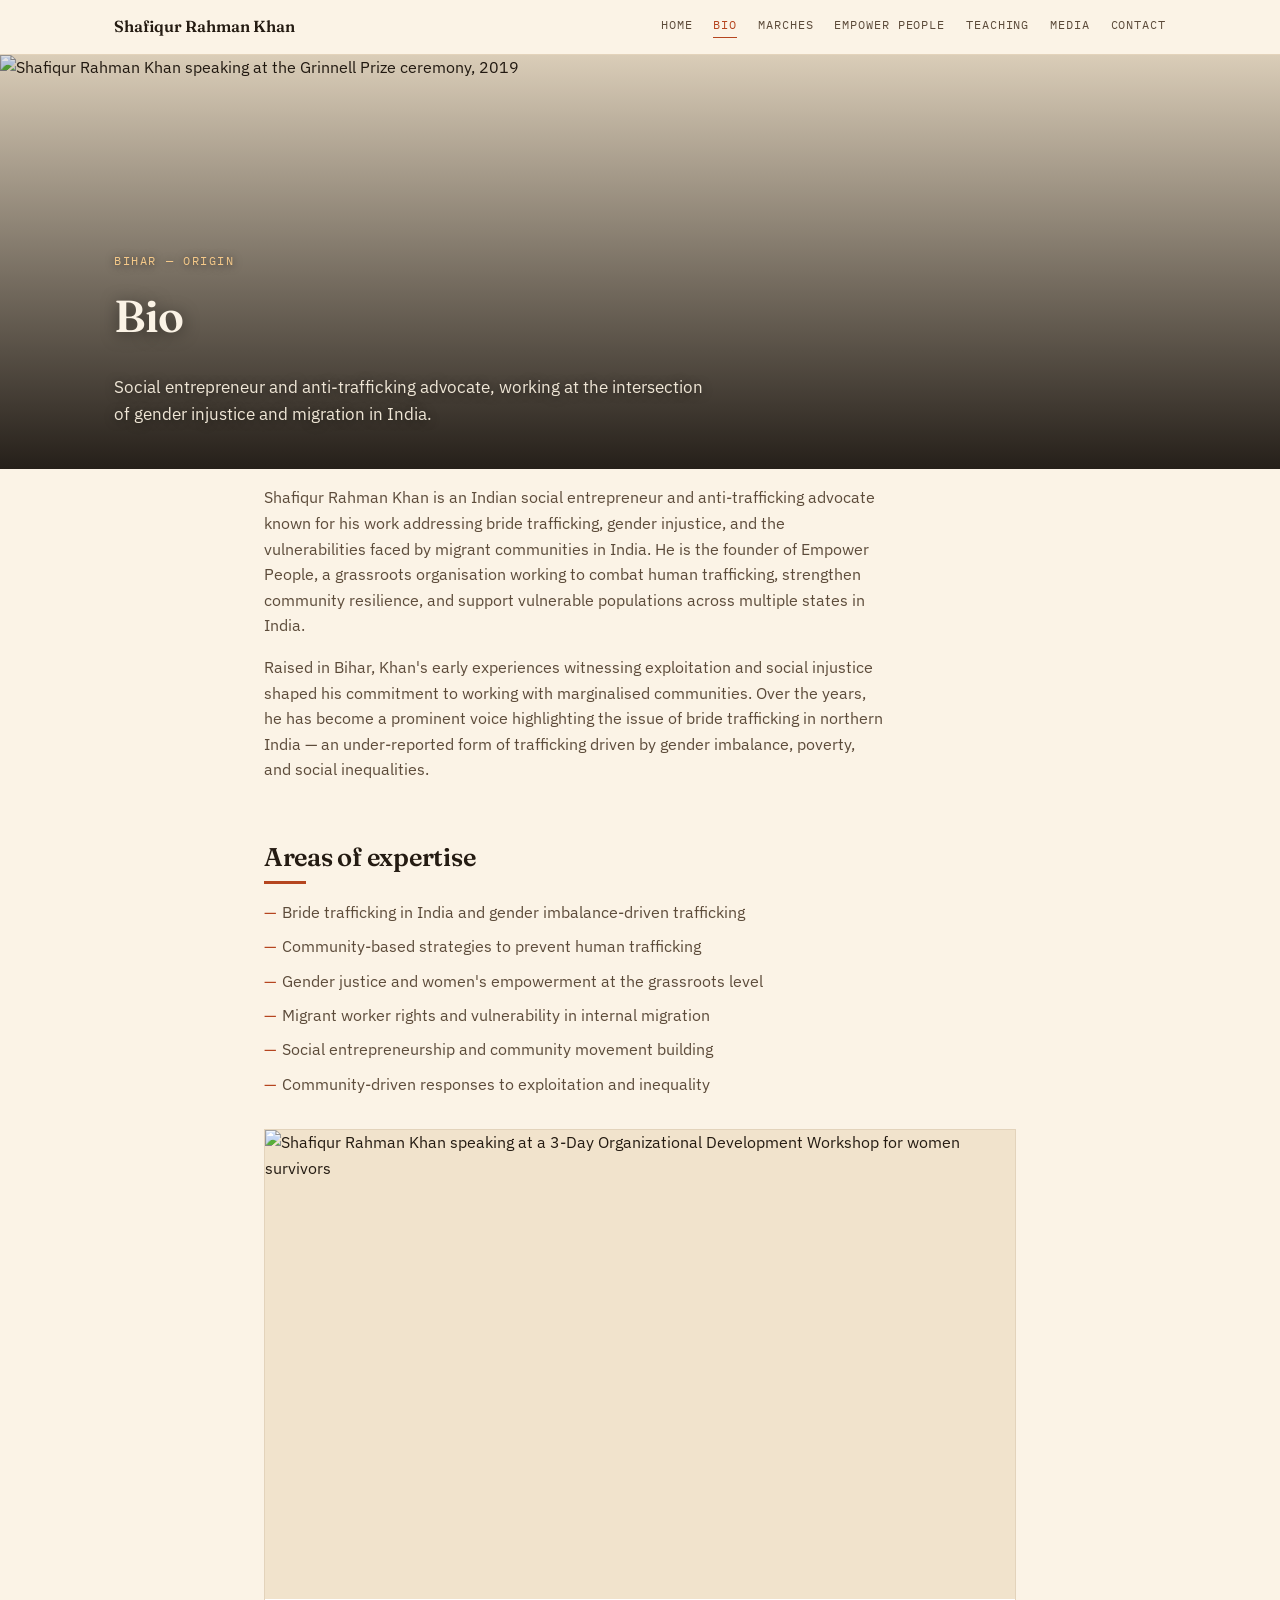
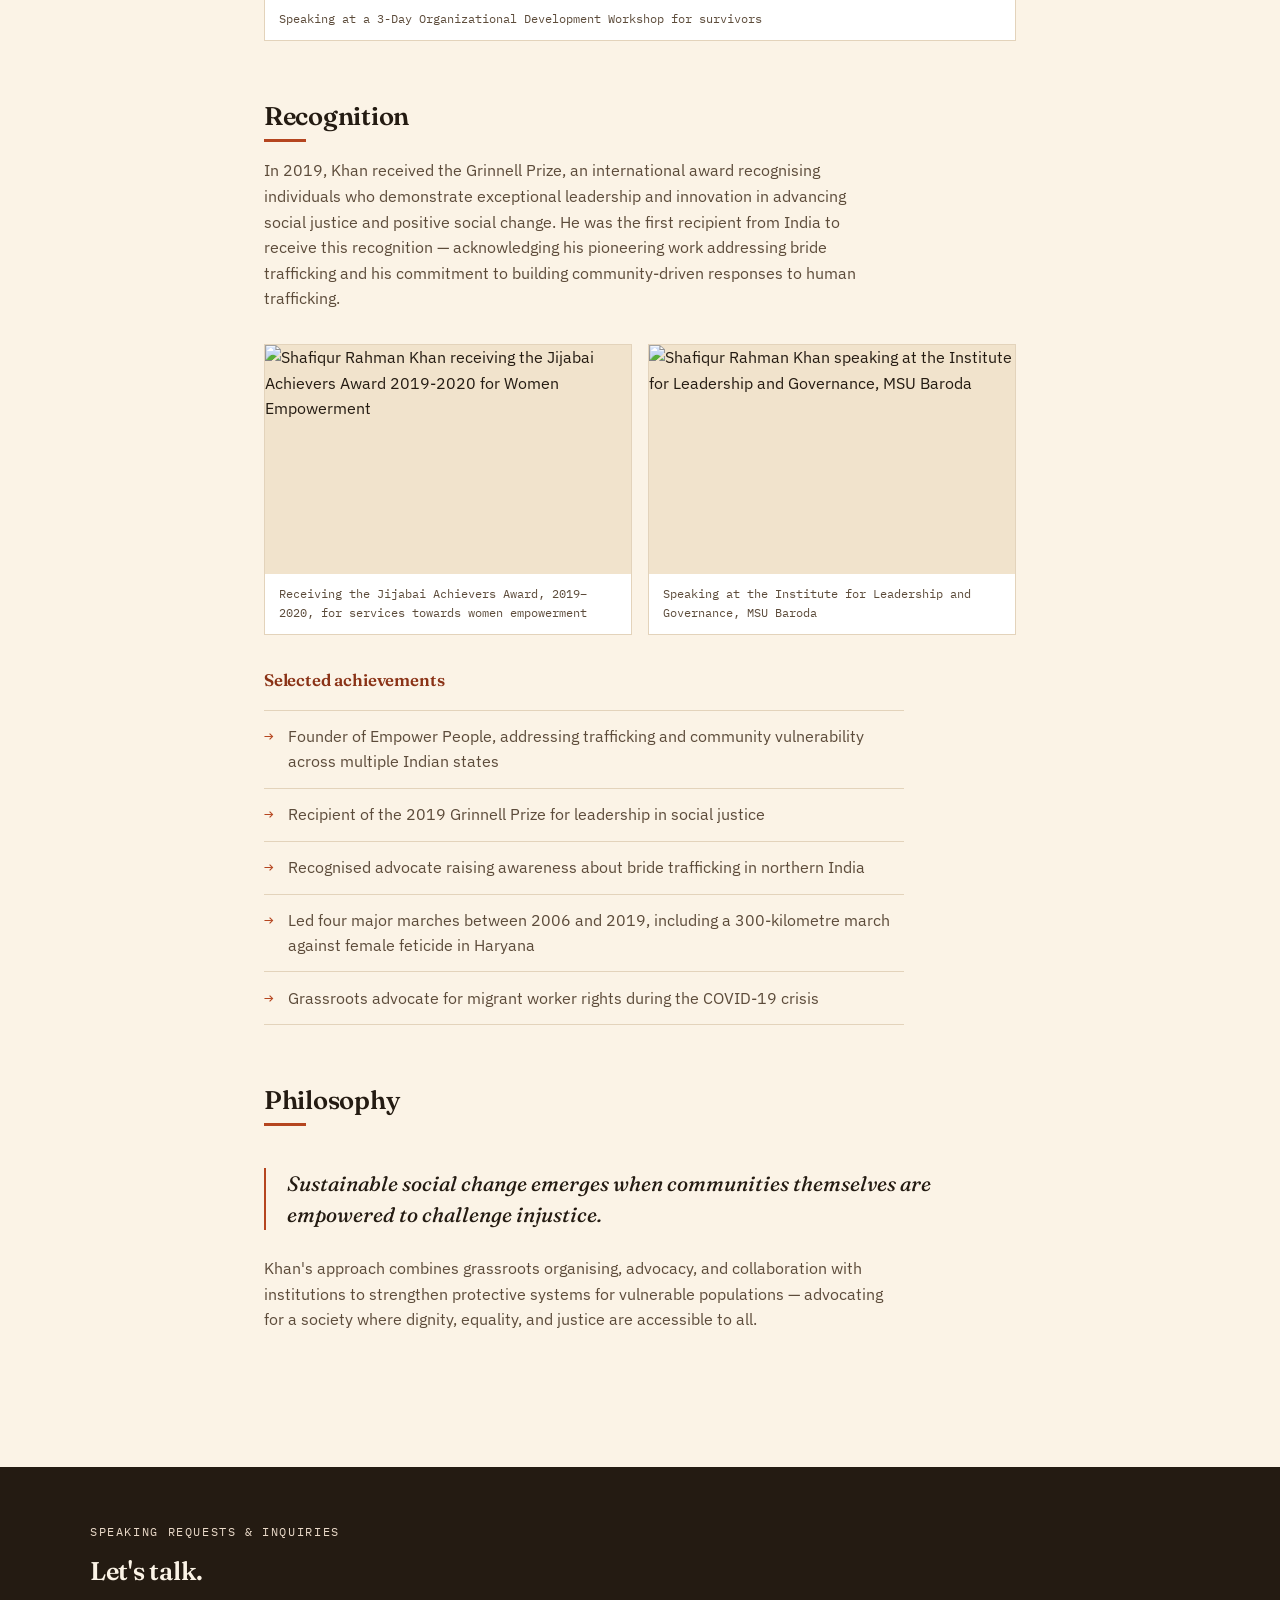
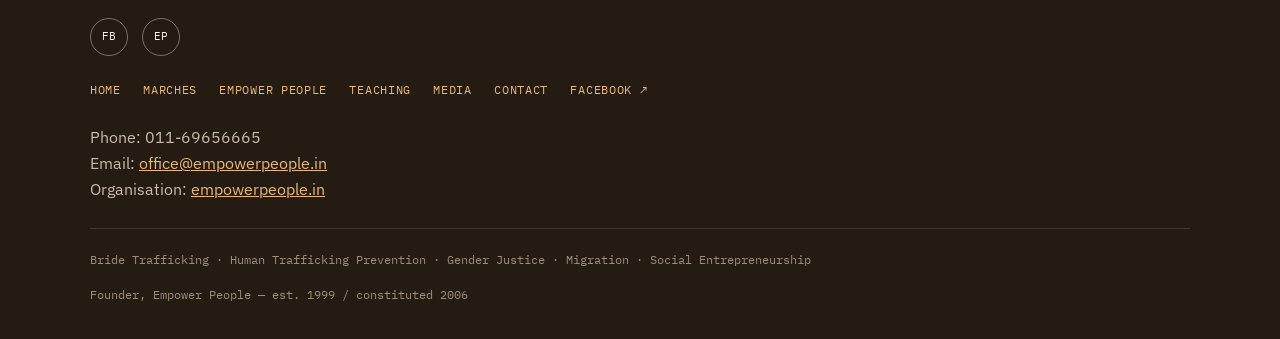
==== bio.html @ 2b23522b "Add files via upload" ====
<!DOCTYPE html>
<html lang="en">
<head>
<meta charset="UTF-8">
<meta name="viewport" content="width=device-width, initial-scale=1.0">
<title>Bio — Shafiqur Rahman Khan</title>
<link rel="preconnect" href="https://fonts.googleapis.com">
<link rel="preconnect" href="https://fonts.gstatic.com" crossorigin>
<link href="https://fonts.googleapis.com/css2?family=Fraunces:ital,opsz,wght@0,9..144,300;0,9..144,450;0,9..144,600;0,9..144,700;1,9..144,450&family=IBM+Plex+Sans:wght@400;500;600&family=IBM+Plex+Mono:wght@400;500&display=swap" rel="stylesheet">
<link rel="stylesheet" href="styles.css">
</head>
<body>

<header class="nav">
  <div class="nav-inner">
    <a href="index.html" class="nav-name">Shafiqur Rahman Khan</a>
    <button class="nav-toggle" aria-label="Toggle menu" onclick="document.querySelector('.nav-links').classList.toggle('open')">☰</button>
    <nav class="nav-links">
      <a href="index.html">Home</a>
      <a href="bio.html" class="active">Bio</a>
      <a href="marches.html">Marches</a>
      <a href="empower-people.html">Empower People</a>
      <a href="teaching.html">Teaching</a>
      <a href="media.html">Media</a>
      <a href="contact.html">Contact</a>
    </nav>
  </div>
</header>

<div class="photo-banner">
  <div class="photo"><img src="images/grinnell-ceremony.jpg" alt="Shafiqur Rahman Khan speaking at the Grinnell Prize ceremony, 2019" style="object-position:center 25%"></div>
  <div class="banner-text">
    <div class="eyebrow">Bihar — origin</div>
    <h1>Bio</h1>
    <p class="lede">Social entrepreneur and anti-trafficking advocate, working at the intersection of gender injustice and migration in India.</p>
  </div>
</div>

<div class="content">

  <div class="section-block fade-in">
    <p>Shafiqur Rahman Khan is an Indian social entrepreneur and anti-trafficking advocate known for his work addressing bride trafficking, gender injustice, and the vulnerabilities faced by migrant communities in India. He is the founder of Empower People, a grassroots organisation working to combat human trafficking, strengthen community resilience, and support vulnerable populations across multiple states in India.</p>
    <p>Raised in Bihar, Khan's early experiences witnessing exploitation and social injustice shaped his commitment to working with marginalised communities. Over the years, he has become a prominent voice highlighting the issue of bride trafficking in northern India — an under-reported form of trafficking driven by gender imbalance, poverty, and social inequalities.</p>
  </div>

  <div class="section-block fade-in">
    <h2>Areas of expertise</h2>
    <ul class="plain">
      <li>Bride trafficking in India and gender imbalance-driven trafficking</li>
      <li>Community-based strategies to prevent human trafficking</li>
      <li>Gender justice and women's empowerment at the grassroots level</li>
      <li>Migrant worker rights and vulnerability in internal migration</li>
      <li>Social entrepreneurship and community movement building</li>
      <li>Community-driven responses to exploitation and inequality</li>
    </ul>

    <figure class="content-photo">
      <div class="photo"><img src="images/od-workshop-mic.jpg" alt="Shafiqur Rahman Khan speaking at a 3-Day Organizational Development Workshop for women survivors"></div>
      <figcaption>Speaking at a 3-Day Organizational Development Workshop for survivors</figcaption>
    </figure>
  </div>

  <div class="section-block fade-in">
    <h2>Recognition</h2>
    <p>In 2019, Khan received the Grinnell Prize, an international award recognising individuals who demonstrate exceptional leadership and innovation in advancing social justice and positive social change. He was the first recipient from India to receive this recognition — acknowledging his pioneering work addressing bride trafficking and his commitment to building community-driven responses to human trafficking.</p>

    <div class="photo-pair">
      <figure class="content-photo">
        <div class="photo"><img src="images/jijabai-award.jpg" alt="Shafiqur Rahman Khan receiving the Jijabai Achievers Award 2019-2020 for Women Empowerment" style="object-position:center 35%"></div>
        <figcaption>Receiving the Jijabai Achievers Award, 2019–2020, for services towards women empowerment</figcaption>
      </figure>
      <figure class="content-photo">
        <div class="photo"><img src="images/msu-baroda-keynote.jpg" alt="Shafiqur Rahman Khan speaking at the Institute for Leadership and Governance, MSU Baroda" style="object-position:center 25%"></div>
        <figcaption>Speaking at the Institute for Leadership and Governance, MSU Baroda</figcaption>
      </figure>
    </div>

    <h3>Selected achievements</h3>
    <ul class="achieve-list">
      <li><span class="mark">→</span> Founder of Empower People, addressing trafficking and community vulnerability across multiple Indian states</li>
      <li><span class="mark">→</span> Recipient of the 2019 Grinnell Prize for leadership in social justice</li>
      <li><span class="mark">→</span> Recognised advocate raising awareness about bride trafficking in northern India</li>
      <li><span class="mark">→</span> Led four major marches between 2006 and 2019, including a 300-kilometre march against female feticide in Haryana</li>
      <li><span class="mark">→</span> Grassroots advocate for migrant worker rights during the COVID-19 crisis</li>
    </ul>
  </div>

  <div class="section-block fade-in">
    <h2>Philosophy</h2>
    <blockquote>Sustainable social change emerges when communities themselves are empowered to challenge injustice.</blockquote>
    <p>Khan's approach combines grassroots organising, advocacy, and collaboration with institutions to strengthen protective systems for vulnerable populations — advocating for a society where dignity, equality, and justice are accessible to all.</p>
  </div>

</div>

<footer id="contact">
  <div class="footer-inner">
    <div class="eyebrow" style="color:#E9D9C8;">Speaking requests &amp; inquiries</div>
    <h2>Let's talk.</h2>
    <div class="footer-social">

      <a href="https://www.facebook.com/shafiqRkhan.net" target="_blank" rel="noopener" aria-label="Facebook">FB</a>

      <a href="https://www.empowerpeople.in" target="_blank" rel="noopener" aria-label="Empower People">EP</a>

    </div>

    <div class="footer-nav">
      <a href="index.html">Home</a>
      <a href="marches.html">Marches</a>
      <a href="empower-people.html">Empower People</a>
      <a href="teaching.html">Teaching</a>
      <a href="media.html">Media</a>
      <a href="contact.html">Contact</a>
      <a href="https://www.facebook.com/shafiqRkhan.net" target="_blank" rel="noopener">Facebook ↗</a>
    </div>
    <p>
      Phone: 011-69656665<br>
      Email: <a href="mailto:office@empowerpeople.in">office@empowerpeople.in</a><br>
      Organisation: <a href="https://www.empowerpeople.in" target="_blank" rel="noopener">empowerpeople.in</a>
    </p>
    <div class="footer-meta">
      <span>Bride Trafficking · Human Trafficking Prevention · Gender Justice · Migration · Social Entrepreneurship</span>
      <span>Founder, Empower People — est. 1999 / constituted 2006</span>
    </div>
  </div>
</footer>

<script>
  const els = document.querySelectorAll('.fade-in');
  if('IntersectionObserver' in window){
    const io = new IntersectionObserver((entries)=>{
      entries.forEach(e=>{ if(e.isIntersecting){ e.target.classList.add('visible'); io.unobserve(e.target); } });
    }, { threshold:0.12 });
    els.forEach(el=>io.observe(el));
  } else { els.forEach(el=>el.classList.add('visible')); }
</script>
</body>
</html>
---- styles.css ----
:root{
  --paper:#FBF3E6;
  --paper-deep:#F1E3CC;
  --ink:#241B12;
  --ink-soft:#5C4B3A;
  --accent:#B5451F;
  --accent-deep:#8A3216;
  --ochre:#B5811F;
  --thread:#E3D3BB;
  --paper-rgb:251,243,230;
}
*{box-sizing:border-box;}
html{scroll-behavior:smooth;}
@media (prefers-reduced-motion: reduce){ html{scroll-behavior:auto;} *{animation:none !important; transition:none !important;} }

/* ---------- PHOTO TREATMENT ---------- */
.photo{ position:relative; overflow:hidden; background:var(--paper-deep); }
.photo img{ display:block; width:100%; height:100%; object-fit:cover; }

body{
  margin:0;
  background:var(--paper);
  color:var(--ink);
  font-family:'IBM Plex Sans', sans-serif;
  line-height:1.6;
  -webkit-font-smoothing:antialiased;
}

::selection{ background:var(--accent); color:var(--paper); }
a{ color:var(--accent-deep); }

.eyebrow{
  font-family:'IBM Plex Mono', monospace;
  font-size:0.72rem;
  letter-spacing:0.14em;
  text-transform:uppercase;
  color:var(--accent);
  display:inline-block;
  margin-bottom:0.6rem;
}

h1,h2,h3,h4{
  font-family:'Fraunces', serif;
  font-weight:600;
  margin:0 0 0.5em;
  letter-spacing:-0.01em;
  color:var(--ink);
}

p{ margin:0 0 1em; color:var(--ink-soft); max-width:62ch; }

/* ---------- NAV ---------- */
header.nav{
  position:sticky; top:0; z-index:50;
  background:rgba(var(--paper-rgb),0.94);
  backdrop-filter:blur(8px);
  border-bottom:1px solid var(--thread);
}
.nav-inner{
  max-width:1100px; margin:0 auto; padding:0.9rem 1.5rem;
  display:flex; align-items:center; justify-content:space-between;
  gap:1rem;
}
.nav-name{
  font-family:'Fraunces', serif; font-weight:600; font-size:1rem;
  color:var(--ink); text-decoration:none; white-space:nowrap;
}
.nav-links{ display:flex; gap:1.3rem; flex-wrap:wrap; }
.nav-links a{
  font-family:'IBM Plex Mono', monospace; font-size:0.72rem;
  letter-spacing:0.08em; text-transform:uppercase;
  color:var(--ink-soft); text-decoration:none; border-bottom:1px solid transparent;
  padding-bottom:2px; transition:border-color 0.2s, color 0.2s;
}
.nav-links a:hover{ color:var(--accent); border-color:var(--accent); }
.nav-links a.active{ color:var(--accent); border-color:var(--accent); }
.nav-toggle{ display:none; }
@media (max-width:820px){
  .nav-links{
    display:none; position:absolute; top:100%; left:0; right:0;
    flex-direction:column; background:var(--paper); border-bottom:1px solid var(--thread);
    padding:1rem 1.5rem; gap:0.9rem;
  }
  .nav-links.open{ display:flex; }
  .nav-toggle{
    display:inline-flex; align-items:center; justify-content:center;
    width:36px; height:32px; border:1px solid var(--ink); background:none;
    cursor:pointer; font-family:'IBM Plex Mono', monospace; font-size:0.85rem; color:var(--ink);
  }
}

/* ---------- PHOTO BANNER (non-home pages) ---------- */
.photo-banner{
  position:relative; height:46vh; min-height:320px; max-height:480px;
  display:flex; align-items:flex-end;
}
.photo-banner .photo{ position:absolute; inset:0; }
.photo-banner::before{
  content:'';
  position:absolute; inset:0;
  background:linear-gradient(180deg, rgba(15,10,6,0.1) 0%, rgba(15,10,6,0.55) 55%, rgba(15,10,6,0.9) 100%);
  z-index:1;
}
.banner-text{
  position:relative; z-index:2;
  max-width:1100px; margin:0 auto; padding:0 1.5rem 2.6rem;
  width:100%;
}
.banner-text .eyebrow{ color:#F5C989; text-shadow:0 1px 8px rgba(0,0,0,0.65); }
.banner-text h1{ color:#FBF3E6; font-size:clamp(2rem, 4vw, 2.8rem); text-shadow:0 2px 16px rgba(0,0,0,0.5); }
.banner-text p.lede{ color:#EFE6D6; font-size:1.05rem; max-width:60ch; margin:0; text-shadow:0 1px 10px rgba(0,0,0,0.55); }
.banner-text.align-right{ margin-left:auto; margin-right:0; text-align:right; max-width:600px; }
.banner-text.align-right p.lede{ margin-left:auto; }

/* ---------- HERO (home) ---------- */
.hero{
  position:relative;
  height:88vh; min-height:560px; max-height:820px;
  display:flex; align-items:flex-end;
}
.hero .photo{ position:absolute; inset:0; }
.hero::before{
  content:'';
  position:absolute; inset:0;
  background:linear-gradient(0deg, rgba(15,10,6,0.97) 0%, rgba(15,10,6,0.86) 32%, rgba(15,10,6,0.55) 60%, rgba(15,10,6,0.22) 85%, rgba(15,10,6,0.1) 100%);
  z-index:1;
}
.hero-text{
  position:relative; z-index:2;
  max-width:1100px; margin:0 auto; padding:0 1.5rem 3.6rem;
  width:100%;
}
.hero .role{
  font-family:'IBM Plex Mono', monospace; font-size:0.95rem; font-weight:500;
  color:#F5C989; margin-bottom:1.1rem; line-height:1.7;
  text-shadow:0 1px 8px rgba(0,0,0,0.65);
}
.hero .role .sep{ color:rgba(255,255,255,0.5); margin:0 0.4em; }
.hero h1{ font-size:clamp(2.4rem, 5.4vw, 4rem); line-height:1.02; color:#FBF3E6; text-shadow:0 2px 16px rgba(0,0,0,0.5); }
.hero p.lede{ font-size:1.1rem; max-width:56ch; color:#EFE6D6; text-shadow:0 1px 10px rgba(0,0,0,0.55); }
.hero-links{ display:flex; gap:1rem; margin-top:1.7rem; flex-wrap:wrap; }
.hero-links a{
  font-family:'IBM Plex Mono', monospace; font-size:0.75rem; text-decoration:none;
  color:#FBF3E6; border:1px solid rgba(251,243,230,0.55); padding:0.6rem 1rem;
  letter-spacing:0.04em; transition:background 0.2s, color 0.2s, border-color 0.2s;
}
.hero-links a:hover{ background:rgba(251,243,230,0.12); border-color:#FBF3E6; }
.hero-links a.primary{ background:var(--accent); border-color:var(--accent); color:#FBF3E6; }
.hero-links a.primary:hover{ background:var(--accent-deep); border-color:var(--accent-deep); }

/* ---------- SNAPSHOT CARDS (home) ---------- */
.snapshot{ max-width:1100px; margin:0 auto; padding:1rem 1.5rem 5rem; }
.snapshot-grid{
  display:grid; grid-template-columns:repeat(4, 1fr); gap:1.2rem; margin-top:1.6rem;
}
@media (max-width:900px){ .snapshot-grid{ grid-template-columns:repeat(2, 1fr); } }
@media (max-width:520px){ .snapshot-grid{ grid-template-columns:1fr; } }
.snap-card{
  border:1px solid var(--thread); background:#fff;
  text-decoration:none; color:var(--ink); display:block; overflow:hidden;
  transition:transform 0.2s, box-shadow 0.2s;
}
.snap-card .photo{ aspect-ratio:4/3; }
.snap-card .snap-text{ padding:1.2rem 1.3rem 1.4rem; }
.snap-card:hover{ transform:translateY(-3px); box-shadow:0 8px 0 -4px var(--thread); }
.snap-card .eyebrow{ margin-bottom:0.5rem; }
.snap-card h3{ font-size:1.15rem; margin-bottom:0.4rem; }
.snap-card p{ font-size:0.88rem; margin:0; max-width:none; }

/* ---------- PILL BUTTONS (WFA-style) ---------- */
.pill-btn{
  display:inline-block; font-family:'IBM Plex Mono', monospace; font-size:0.78rem;
  letter-spacing:0.06em; text-transform:uppercase; text-decoration:none;
  padding:0.75rem 1.6rem; border-radius:999px; transition:transform 0.2s, box-shadow 0.2s;
}
.pill-btn.solid{ background:var(--accent); color:#FBF3E6; }
.pill-btn.solid:hover{ background:var(--accent-deep); transform:translateY(-2px); }
.pill-btn.outline{ border:1.5px solid var(--ink); color:var(--ink); }
.pill-btn.outline:hover{ background:var(--ink); color:var(--paper); transform:translateY(-2px); }
.pill-btn.on-dark{ border:1.5px solid rgba(251,243,230,0.7); color:#FBF3E6; }
.pill-btn.on-dark:hover{ background:rgba(251,243,230,0.15); }

/* ---------- IMPACT BAND ---------- */
.impact-band{ background:var(--ink); color:var(--paper); padding:3.6rem 1.5rem; }
.impact-inner{ max-width:1100px; margin:0 auto; text-align:center; }
.impact-inner .eyebrow{ color:#EBB877; }
.impact-inner p.intro{ color:#D9CDBB; max-width:56ch; margin:0 auto 2.2rem; font-size:1.02rem; }
.impact-grid{ display:grid; grid-template-columns:repeat(4, 1fr); gap:2rem; }
@media (max-width:800px){ .impact-grid{ grid-template-columns:repeat(2, 1fr); } }
.impact-grid .num{
  font-family:'Fraunces', serif; font-weight:700; font-size:clamp(2rem, 4vw, 2.8rem);
  color:#FBF3E6; display:block; line-height:1;
}
.impact-grid .label{
  font-family:'IBM Plex Mono', monospace; font-size:0.7rem; letter-spacing:0.05em;
  text-transform:uppercase; color:#B7A88F; margin-top:0.5rem; display:block;
}

/* ---------- WHERE WE WORK ---------- */
.where-section{ max-width:1100px; margin:0 auto; padding:4.5rem 1.5rem; display:grid; grid-template-columns:1fr 1fr; gap:3rem; align-items:center; }
@media (max-width:800px){ .where-section{ grid-template-columns:1fr; } }
.where-section h2{ font-size:2rem; }
.state-badges{ display:flex; flex-wrap:wrap; gap:0.7rem; margin:1.4rem 0 1.6rem; }
.state-badges span{
  font-family:'IBM Plex Mono', monospace; font-size:0.75rem; letter-spacing:0.04em;
  border:1px solid var(--accent); color:var(--accent-deep); padding:0.45rem 0.9rem; border-radius:999px;
}
.where-visual{
  aspect-ratio:1/1; border:1px solid var(--thread); background:var(--paper-deep);
  display:flex; align-items:center; justify-content:center; position:relative; overflow:hidden;
}
.where-visual svg{ width:80%; height:80%; }

/* ---------- WHAT WE DO GRID ---------- */
.whatwedo{ background:var(--paper-deep); padding:4.5rem 1.5rem; }
.whatwedo-inner{ max-width:1100px; margin:0 auto; }
.whatwedo-inner .eyebrow{ display:block; text-align:center; }
.whatwedo-inner h2{ text-align:center; font-size:2rem; margin-bottom:2.4rem; }
.wwd-grid{ display:grid; grid-template-columns:repeat(4, 1fr); gap:1.4rem; }
@media (max-width:900px){ .wwd-grid{ grid-template-columns:repeat(2, 1fr); } }
@media (max-width:520px){ .wwd-grid{ grid-template-columns:1fr; } }
.wwd-card{
  background:#fff; border:1px solid var(--thread); padding:1.8rem 1.4rem;
  text-decoration:none; color:var(--ink); text-align:center;
  transition:transform 0.2s, box-shadow 0.2s;
}
.wwd-card:hover{ transform:translateY(-4px); box-shadow:0 10px 0 -6px var(--thread); }
.wwd-card .wwd-num{
  font-family:'Fraunces', serif; font-weight:700; font-size:1.6rem; color:var(--accent);
  display:block; margin-bottom:0.8rem;
}
.wwd-card h3{
  font-family:'IBM Plex Mono', monospace; font-size:0.85rem; letter-spacing:0.03em;
  text-transform:uppercase; font-weight:500; margin-bottom:0; line-height:1.5;
}

/* ---------- CTA BAND ---------- */
.cta-band{ position:relative; padding:5rem 1.5rem; display:flex; align-items:center; min-height:340px; }
.cta-band .photo{ position:absolute; inset:0; }
.cta-band::before{
  content:''; position:absolute; inset:0;
  background:linear-gradient(100deg, rgba(15,10,6,0.92) 0%, rgba(15,10,6,0.55) 55%, rgba(15,10,6,0.25) 100%);
  z-index:1;
}
.cta-inner{ position:relative; z-index:2; max-width:1100px; margin:0 auto; width:100%; }
.cta-inner .eyebrow{ color:#F5C989; }
.cta-inner h2{ color:#FBF3E6; font-size:clamp(1.8rem, 3.4vw, 2.5rem); max-width:20ch; text-shadow:0 2px 16px rgba(0,0,0,0.5); }
.cta-inner p{ color:#EFE6D6; max-width:48ch; text-shadow:0 1px 10px rgba(0,0,0,0.55); }

/* ---------- FOOTER SOCIAL ROW ---------- */
.footer-social{ display:flex; gap:0.9rem; margin:1.6rem 0; }
.footer-social a{
  width:38px; height:38px; border-radius:50%; border:1px solid rgba(251,243,230,0.4);
  display:flex; align-items:center; justify-content:center; text-decoration:none;
  color:#FBF3E6; font-family:'IBM Plex Mono', monospace; font-size:0.7rem;
  transition:background 0.2s, border-color 0.2s;
}
.footer-social a:hover{ background:rgba(251,243,230,0.15); border-color:#FBF3E6; }

.stat-row{
  display:flex; flex-wrap:wrap; gap:2.2rem; margin:1.2rem 0 1.6rem;
  padding:1.3rem 0; border-top:1px solid var(--thread); border-bottom:1px solid var(--thread);
}
.stat{ min-width:120px; }
.stat .num{
  font-family:'Fraunces', serif; font-weight:600; font-size:1.9rem; color:var(--accent);
  display:block; line-height:1;
}
.stat .label{
  font-family:'IBM Plex Mono', monospace; font-size:0.68rem; letter-spacing:0.06em;
  text-transform:uppercase; color:var(--ink-soft);
}

/* ---------- CONTENT SECTIONS (shared) ---------- */
.content{ max-width:800px; margin:0 auto; padding:1rem 1.5rem 5rem; }
.content-wide{ max-width:1100px; margin:0 auto; padding:1rem 1.5rem 5rem; }

.section-block{ margin-bottom:3.4rem; }
.section-block h2{
  font-size:1.6rem; display:inline-block; position:relative; padding-bottom:0.35rem; margin-bottom:1rem;
}
.section-block h2::after{
  content:''; position:absolute; left:0; bottom:0; height:3px; width:2.6rem;
  background:var(--accent);
}
.section-block h3{ font-size:1.05rem; margin:1.4rem 0 0.5rem; color:var(--accent-deep); }

.grid-2{ display:grid; grid-template-columns:1fr 1fr; gap:2rem 3rem; }
@media (max-width:720px){ .grid-2{ grid-template-columns:1fr; } }

ul.plain{ list-style:none; margin:0 0 1em; padding:0; max-width:56ch; }
ul.plain li{ position:relative; padding-left:1.15rem; margin-bottom:0.55rem; color:var(--ink-soft); }
ul.plain li::before{ content:'—'; position:absolute; left:0; color:var(--accent); }

blockquote{
  font-family:'Fraunces', serif; font-style:italic; font-weight:450;
  font-size:1.3rem; line-height:1.5; color:var(--ink);
  margin:1.6rem 0; padding-left:1.3rem; border-left:2px solid var(--accent); max-width:56ch;
}

.course-card{
  border:1px solid var(--thread); background:#fff;
  padding:1.2rem 1.4rem; margin-bottom:1rem;
}
.course-card .idx{ font-family:'IBM Plex Mono', monospace; color:var(--accent); font-size:0.75rem; font-weight:500; }
.course-card h4{ font-size:1.02rem; margin:0.3rem 0 0.5rem; }
.course-card ul.plain{ margin-bottom:0; }
.course-card ul.plain li{ font-size:0.92rem; margin-bottom:0.3rem; }

.press-year{ display:flex; gap:1.6rem; padding:0.85rem 0; border-bottom:1px solid var(--thread); }
.press-year:last-child{ border-bottom:none; }
.press-year .yr{ font-family:'IBM Plex Mono', monospace; color:var(--accent-deep); font-size:0.85rem; min-width:3.2rem; flex-shrink:0; padding-top:0.15rem; }
.press-year .items{ flex:1; }
.press-year .items a{ display:block; color:var(--ink); text-decoration:none; font-size:0.94rem; padding:0.15rem 0; border-bottom:1px dotted transparent; }
.press-year .items a:hover{ border-bottom-color:var(--accent); }

.achieve-list{ list-style:none; padding:0; margin:1rem 0; max-width:64ch; }
.achieve-list li{ display:flex; gap:0.9rem; padding:0.85rem 0; border-bottom:1px solid var(--thread); color:var(--ink-soft); font-size:0.97rem; }
.achieve-list li:first-child{ border-top:1px solid var(--thread); }
.achieve-list li .mark{ color:var(--accent); font-family:'IBM Plex Mono',monospace; flex-shrink:0; }

.content-photo{ margin:2rem 0; border:1px solid var(--thread); }
.content-photo .photo{ aspect-ratio:16/10; }
.content-photo figcaption{
  padding:0.7rem 0.9rem; font-family:'IBM Plex Mono', monospace; font-size:0.74rem;
  color:var(--ink-soft); background:#fff; margin:0;
}
.photo-pair{ display:grid; grid-template-columns:1fr 1fr; gap:1rem; margin:2rem 0; }
@media (max-width:640px){ .photo-pair{ grid-template-columns:1fr; } }
.photo-pair .content-photo{ margin:0; }

/* ---------- MARCH ROUTE CARDS ---------- */
.march-card{
  border:1px solid var(--thread); background:#fff;
  padding:1.8rem 1.9rem; margin-bottom:2rem;
  border-left:4px solid var(--accent);
}
.march-card.with-photo{
  display:grid; grid-template-columns:1fr 1.3fr; gap:0; padding:0;
  overflow:hidden;
}
.march-card.with-photo .march-photo{ position:relative; min-height:220px; }
.march-card.with-photo .march-photo .photo{ position:absolute; inset:0; }
.march-card.with-photo .march-body{ padding:1.8rem 1.9rem; }
@media (max-width:720px){
  .march-card.with-photo{ grid-template-columns:1fr; }
  .march-card.with-photo .march-photo{ min-height:200px; }
}
.march-card.with-photo.two-photos .march-photo{
  display:grid; grid-template-rows:1fr 1fr; gap:2px; min-height:440px;
}
@media (max-width:720px){
  .march-card.with-photo.two-photos .march-photo{ min-height:380px; }
}
.march-card.with-photo.two-photos .march-photo .photo{ position:relative; inset:auto; }

.march-year{
  font-family:'IBM Plex Mono', monospace; font-size:0.78rem; letter-spacing:0.08em;
  color:var(--ink-soft); text-transform:uppercase; margin-bottom:0.3rem;
}
.march-card h3{ font-size:1.35rem; margin:0 0 0.3rem; color:var(--ink); }
.march-cause{ font-size:0.92rem; color:var(--accent); font-family:'IBM Plex Mono', monospace; margin-bottom:1rem; }

.march-stats{ display:flex; gap:1.8rem; flex-wrap:wrap; margin:1rem 0 1.2rem; }
.march-stats .m-stat .num{
  font-family:'Fraunces', serif; font-weight:600; font-size:1.5rem; color:var(--accent-deep); display:block; line-height:1.1;
}
.march-stats .m-stat .label{
  font-family:'IBM Plex Mono', monospace; font-size:0.65rem; text-transform:uppercase; letter-spacing:0.05em; color:var(--ink-soft);
}

.march-quote{
  font-family:'Fraunces', serif; font-style:italic; font-size:1.02rem; color:var(--ink);
  border-left:2px solid var(--accent); padding-left:0.9rem; margin:1rem 0;
}

.march-demands{ list-style:none; margin:0.8rem 0 0; padding:0; }
.march-demands li{
  position:relative; padding-left:1.1rem; margin-bottom:0.4rem; font-size:0.9rem; color:var(--ink-soft);
}
.march-demands li::before{ content:'·'; position:absolute; left:0; color:var(--accent); font-weight:700; }

/* ---------- FOOTER ---------- */
footer{
  background:var(--ink);
  color:var(--paper); padding:3.2rem 1.5rem 2.2rem;
}
.footer-inner{ max-width:1100px; margin:0 auto; }
footer h2{ color:var(--paper); font-size:1.6rem; }
footer p{ color:#C9BDA9; }
footer a{ color:#EBB877; }
.footer-nav{ display:flex; flex-wrap:wrap; gap:1.4rem; margin:1.6rem 0; }
.footer-nav a{ font-family:'IBM Plex Mono', monospace; font-size:0.72rem; letter-spacing:0.06em; text-transform:uppercase; text-decoration:none; }
.footer-meta{
  display:flex; justify-content:space-between; flex-wrap:wrap; gap:1rem;
  margin-top:1.6rem; padding-top:1.4rem; border-top:1px solid rgba(255,255,255,0.12);
  font-family:'IBM Plex Mono', monospace; font-size:0.72rem; color:#9C8F7A;
}

.fade-in{ opacity:0; transform:translateY(14px); transition:opacity 0.7s ease, transform 0.7s ease; }
.fade-in.visible{ opacity:1; transform:translateY(0); }

a:focus-visible, button:focus-visible{ outline:2px solid var(--accent); outline-offset:3px; }
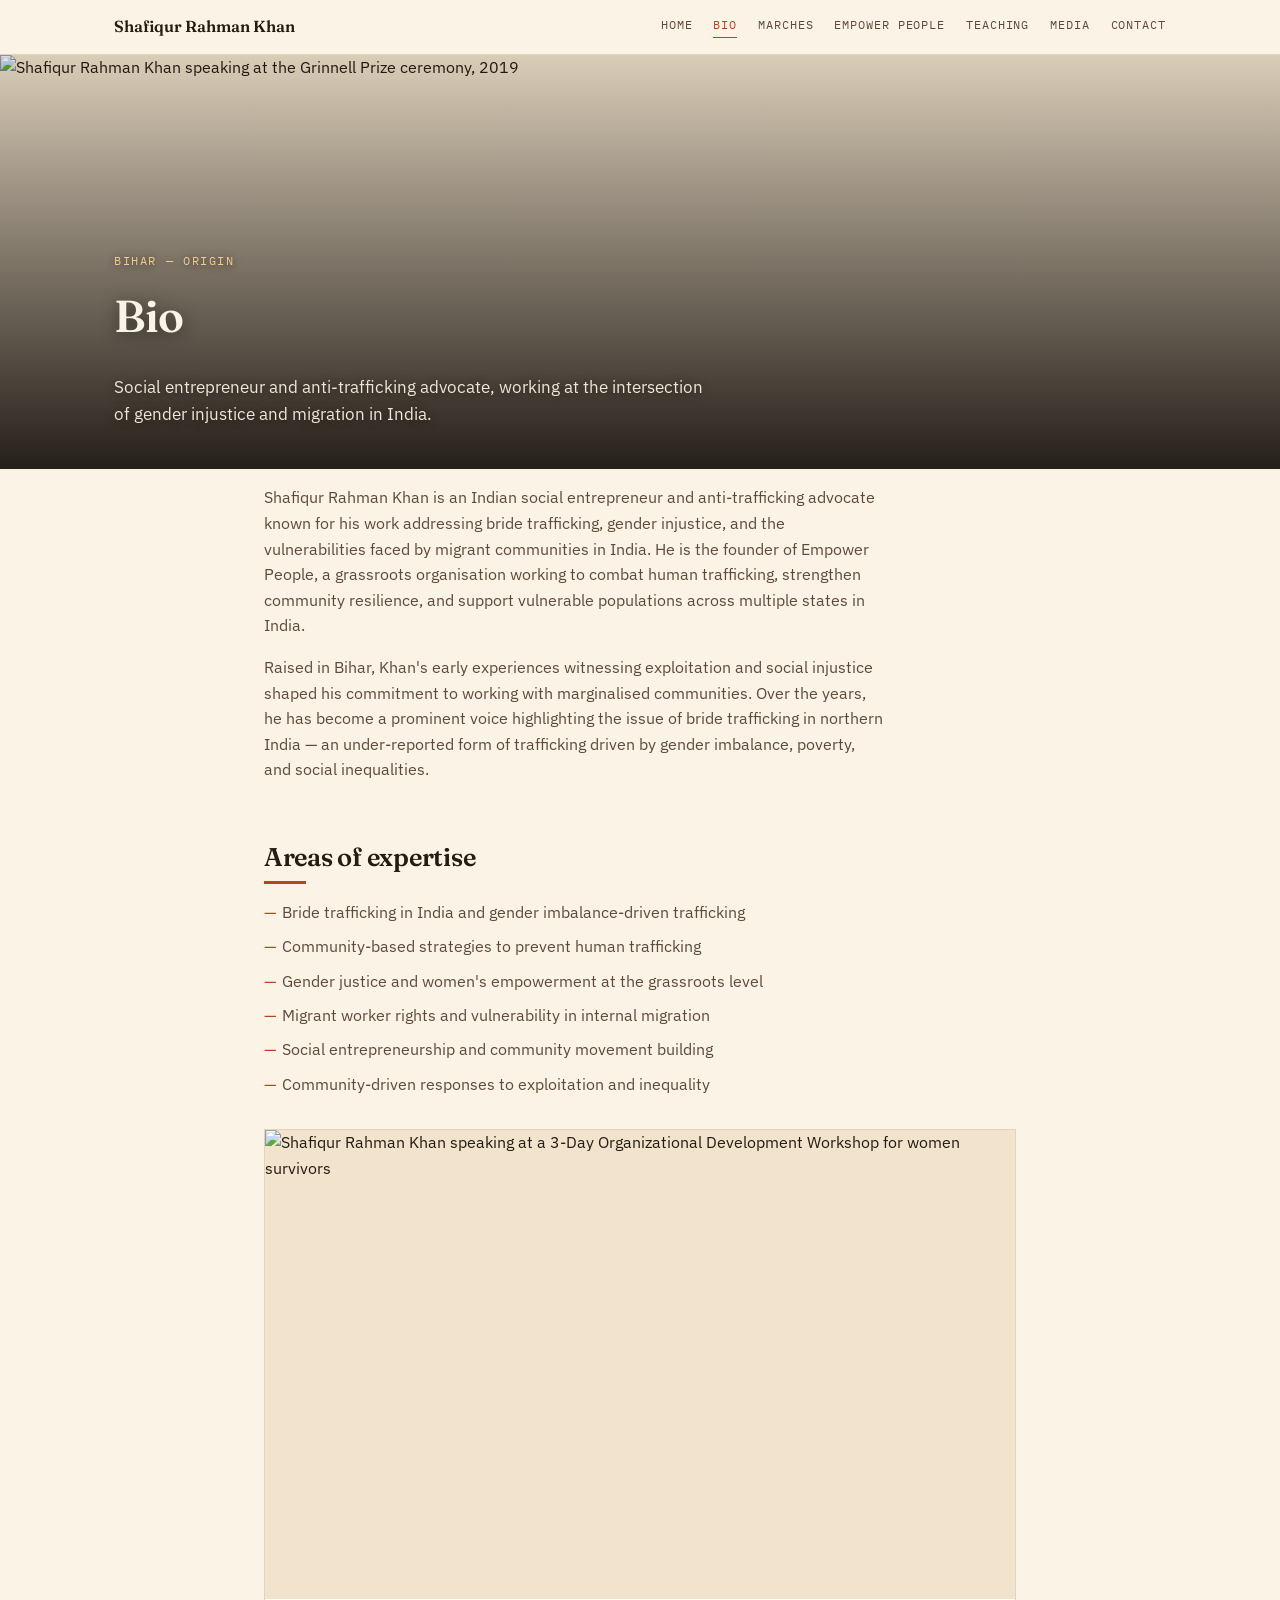
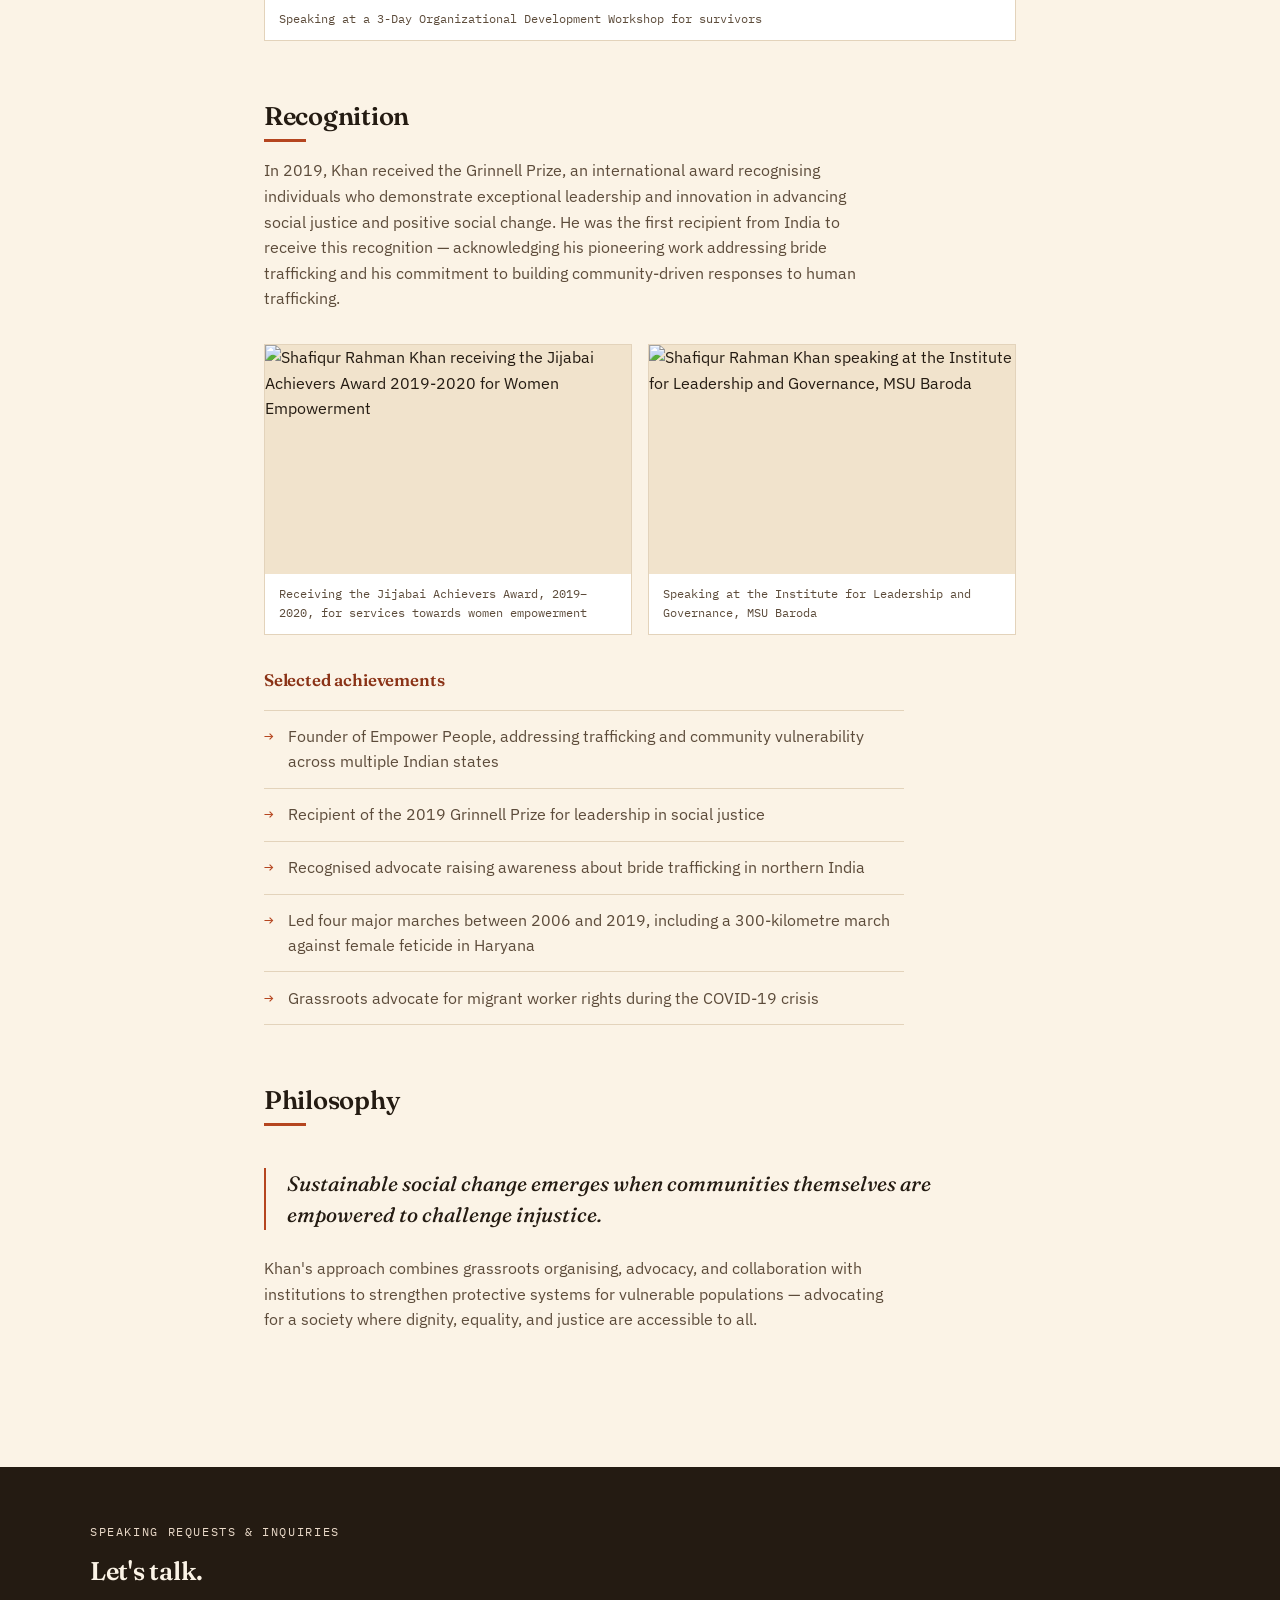
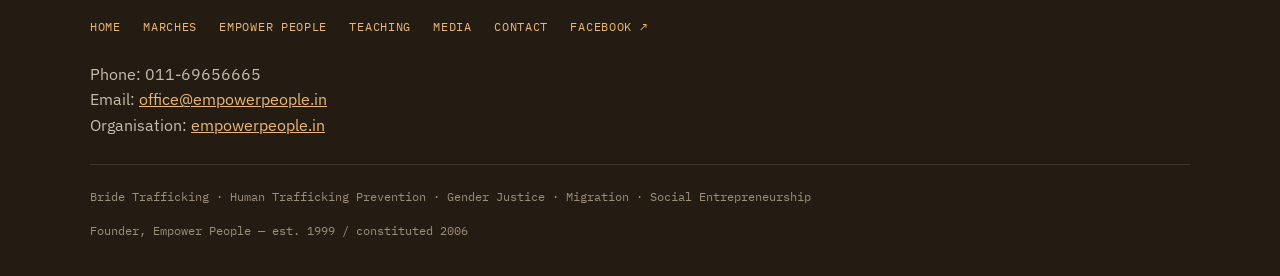
==== commit 0934dbab: "Add files via upload" ====
--- a/bio.html
+++ b/bio.html
@@ -66,11 +66,11 @@
 
     <div class="photo-pair">
       <figure class="content-photo">
-        <div class="photo"><img src="images/jijabai-award.jpg" alt="Shafiqur Rahman Khan receiving the Jijabai Achievers Award 2019-2020 for Women Empowerment" style="object-position:center 35%"></div>
+        <div class="photo"><img src="images/zubaida-award.jpg" alt="Shafiqur Rahman Khan receiving the Jijabai Achievers Award 2019-2020 for Women Empowerment"></div>
         <figcaption>Receiving the Jijabai Achievers Award, 2019–2020, for services towards women empowerment</figcaption>
       </figure>
       <figure class="content-photo">
-        <div class="photo"><img src="images/msu-baroda-keynote.jpg" alt="Shafiqur Rahman Khan speaking at the Institute for Leadership and Governance, MSU Baroda" style="object-position:center 25%"></div>
+        <div class="photo"><img src="images/msu-baroda-keynote.jpg" alt="Shafiqur Rahman Khan speaking at the Institute for Leadership and Governance, MSU Baroda"></div>
         <figcaption>Speaking at the Institute for Leadership and Governance, MSU Baroda</figcaption>
       </figure>
     </div>
@@ -97,14 +97,6 @@
   <div class="footer-inner">
     <div class="eyebrow" style="color:#E9D9C8;">Speaking requests &amp; inquiries</div>
     <h2>Let's talk.</h2>
-    <div class="footer-social">
-
-      <a href="https://www.facebook.com/shafiqRkhan.net" target="_blank" rel="noopener" aria-label="Facebook">FB</a>
-
-      <a href="https://www.empowerpeople.in" target="_blank" rel="noopener" aria-label="Empower People">EP</a>
-
-    </div>
-
     <div class="footer-nav">
       <a href="index.html">Home</a>
       <a href="marches.html">Marches</a>
--- a/styles.css
+++ b/styles.css
@@ -167,96 +167,6 @@
 .snap-card h3{ font-size:1.15rem; margin-bottom:0.4rem; }
 .snap-card p{ font-size:0.88rem; margin:0; max-width:none; }
 
-/* ---------- PILL BUTTONS (WFA-style) ---------- */
-.pill-btn{
-  display:inline-block; font-family:'IBM Plex Mono', monospace; font-size:0.78rem;
-  letter-spacing:0.06em; text-transform:uppercase; text-decoration:none;
-  padding:0.75rem 1.6rem; border-radius:999px; transition:transform 0.2s, box-shadow 0.2s;
-}
-.pill-btn.solid{ background:var(--accent); color:#FBF3E6; }
-.pill-btn.solid:hover{ background:var(--accent-deep); transform:translateY(-2px); }
-.pill-btn.outline{ border:1.5px solid var(--ink); color:var(--ink); }
-.pill-btn.outline:hover{ background:var(--ink); color:var(--paper); transform:translateY(-2px); }
-.pill-btn.on-dark{ border:1.5px solid rgba(251,243,230,0.7); color:#FBF3E6; }
-.pill-btn.on-dark:hover{ background:rgba(251,243,230,0.15); }
-
-/* ---------- IMPACT BAND ---------- */
-.impact-band{ background:var(--ink); color:var(--paper); padding:3.6rem 1.5rem; }
-.impact-inner{ max-width:1100px; margin:0 auto; text-align:center; }
-.impact-inner .eyebrow{ color:#EBB877; }
-.impact-inner p.intro{ color:#D9CDBB; max-width:56ch; margin:0 auto 2.2rem; font-size:1.02rem; }
-.impact-grid{ display:grid; grid-template-columns:repeat(4, 1fr); gap:2rem; }
-@media (max-width:800px){ .impact-grid{ grid-template-columns:repeat(2, 1fr); } }
-.impact-grid .num{
-  font-family:'Fraunces', serif; font-weight:700; font-size:clamp(2rem, 4vw, 2.8rem);
-  color:#FBF3E6; display:block; line-height:1;
-}
-.impact-grid .label{
-  font-family:'IBM Plex Mono', monospace; font-size:0.7rem; letter-spacing:0.05em;
-  text-transform:uppercase; color:#B7A88F; margin-top:0.5rem; display:block;
-}
-
-/* ---------- WHERE WE WORK ---------- */
-.where-section{ max-width:1100px; margin:0 auto; padding:4.5rem 1.5rem; display:grid; grid-template-columns:1fr 1fr; gap:3rem; align-items:center; }
-@media (max-width:800px){ .where-section{ grid-template-columns:1fr; } }
-.where-section h2{ font-size:2rem; }
-.state-badges{ display:flex; flex-wrap:wrap; gap:0.7rem; margin:1.4rem 0 1.6rem; }
-.state-badges span{
-  font-family:'IBM Plex Mono', monospace; font-size:0.75rem; letter-spacing:0.04em;
-  border:1px solid var(--accent); color:var(--accent-deep); padding:0.45rem 0.9rem; border-radius:999px;
-}
-.where-visual{
-  aspect-ratio:1/1; border:1px solid var(--thread); background:var(--paper-deep);
-  display:flex; align-items:center; justify-content:center; position:relative; overflow:hidden;
-}
-.where-visual svg{ width:80%; height:80%; }
-
-/* ---------- WHAT WE DO GRID ---------- */
-.whatwedo{ background:var(--paper-deep); padding:4.5rem 1.5rem; }
-.whatwedo-inner{ max-width:1100px; margin:0 auto; }
-.whatwedo-inner .eyebrow{ display:block; text-align:center; }
-.whatwedo-inner h2{ text-align:center; font-size:2rem; margin-bottom:2.4rem; }
-.wwd-grid{ display:grid; grid-template-columns:repeat(4, 1fr); gap:1.4rem; }
-@media (max-width:900px){ .wwd-grid{ grid-template-columns:repeat(2, 1fr); } }
-@media (max-width:520px){ .wwd-grid{ grid-template-columns:1fr; } }
-.wwd-card{
-  background:#fff; border:1px solid var(--thread); padding:1.8rem 1.4rem;
-  text-decoration:none; color:var(--ink); text-align:center;
-  transition:transform 0.2s, box-shadow 0.2s;
-}
-.wwd-card:hover{ transform:translateY(-4px); box-shadow:0 10px 0 -6px var(--thread); }
-.wwd-card .wwd-num{
-  font-family:'Fraunces', serif; font-weight:700; font-size:1.6rem; color:var(--accent);
-  display:block; margin-bottom:0.8rem;
-}
-.wwd-card h3{
-  font-family:'IBM Plex Mono', monospace; font-size:0.85rem; letter-spacing:0.03em;
-  text-transform:uppercase; font-weight:500; margin-bottom:0; line-height:1.5;
-}
-
-/* ---------- CTA BAND ---------- */
-.cta-band{ position:relative; padding:5rem 1.5rem; display:flex; align-items:center; min-height:340px; }
-.cta-band .photo{ position:absolute; inset:0; }
-.cta-band::before{
-  content:''; position:absolute; inset:0;
-  background:linear-gradient(100deg, rgba(15,10,6,0.92) 0%, rgba(15,10,6,0.55) 55%, rgba(15,10,6,0.25) 100%);
-  z-index:1;
-}
-.cta-inner{ position:relative; z-index:2; max-width:1100px; margin:0 auto; width:100%; }
-.cta-inner .eyebrow{ color:#F5C989; }
-.cta-inner h2{ color:#FBF3E6; font-size:clamp(1.8rem, 3.4vw, 2.5rem); max-width:20ch; text-shadow:0 2px 16px rgba(0,0,0,0.5); }
-.cta-inner p{ color:#EFE6D6; max-width:48ch; text-shadow:0 1px 10px rgba(0,0,0,0.55); }
-
-/* ---------- FOOTER SOCIAL ROW ---------- */
-.footer-social{ display:flex; gap:0.9rem; margin:1.6rem 0; }
-.footer-social a{
-  width:38px; height:38px; border-radius:50%; border:1px solid rgba(251,243,230,0.4);
-  display:flex; align-items:center; justify-content:center; text-decoration:none;
-  color:#FBF3E6; font-family:'IBM Plex Mono', monospace; font-size:0.7rem;
-  transition:background 0.2s, border-color 0.2s;
-}
-.footer-social a:hover{ background:rgba(251,243,230,0.15); border-color:#FBF3E6; }
-
 .stat-row{
   display:flex; flex-wrap:wrap; gap:2.2rem; margin:1.2rem 0 1.6rem;
   padding:1.3rem 0; border-top:1px solid var(--thread); border-bottom:1px solid var(--thread);
@@ -347,10 +257,7 @@
   .march-card.with-photo .march-photo{ min-height:200px; }
 }
 .march-card.with-photo.two-photos .march-photo{
-  display:grid; grid-template-rows:1fr 1fr; gap:2px; min-height:440px;
-}
-@media (max-width:720px){
-  .march-card.with-photo.two-photos .march-photo{ min-height:380px; }
+  display:grid; grid-template-rows:1fr 1fr; gap:2px;
 }
 .march-card.with-photo.two-photos .march-photo .photo{ position:relative; inset:auto; }
 
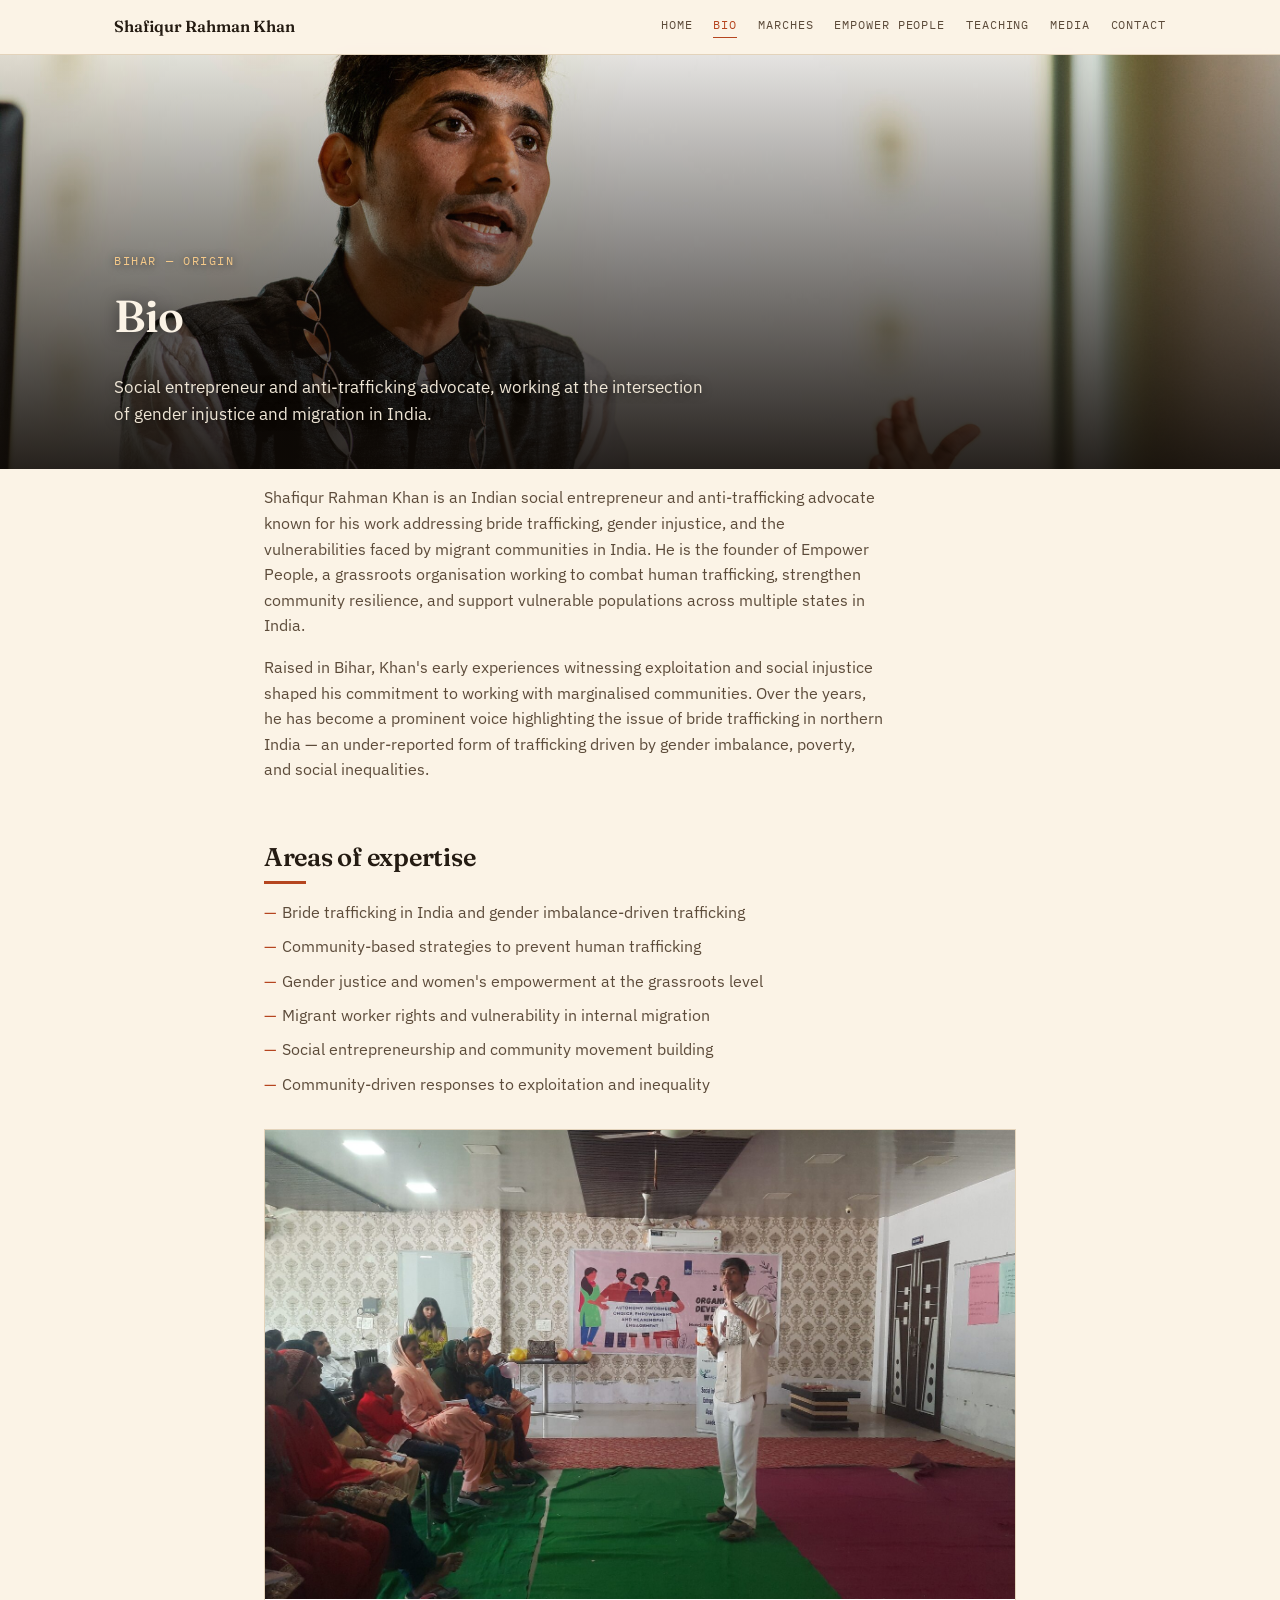
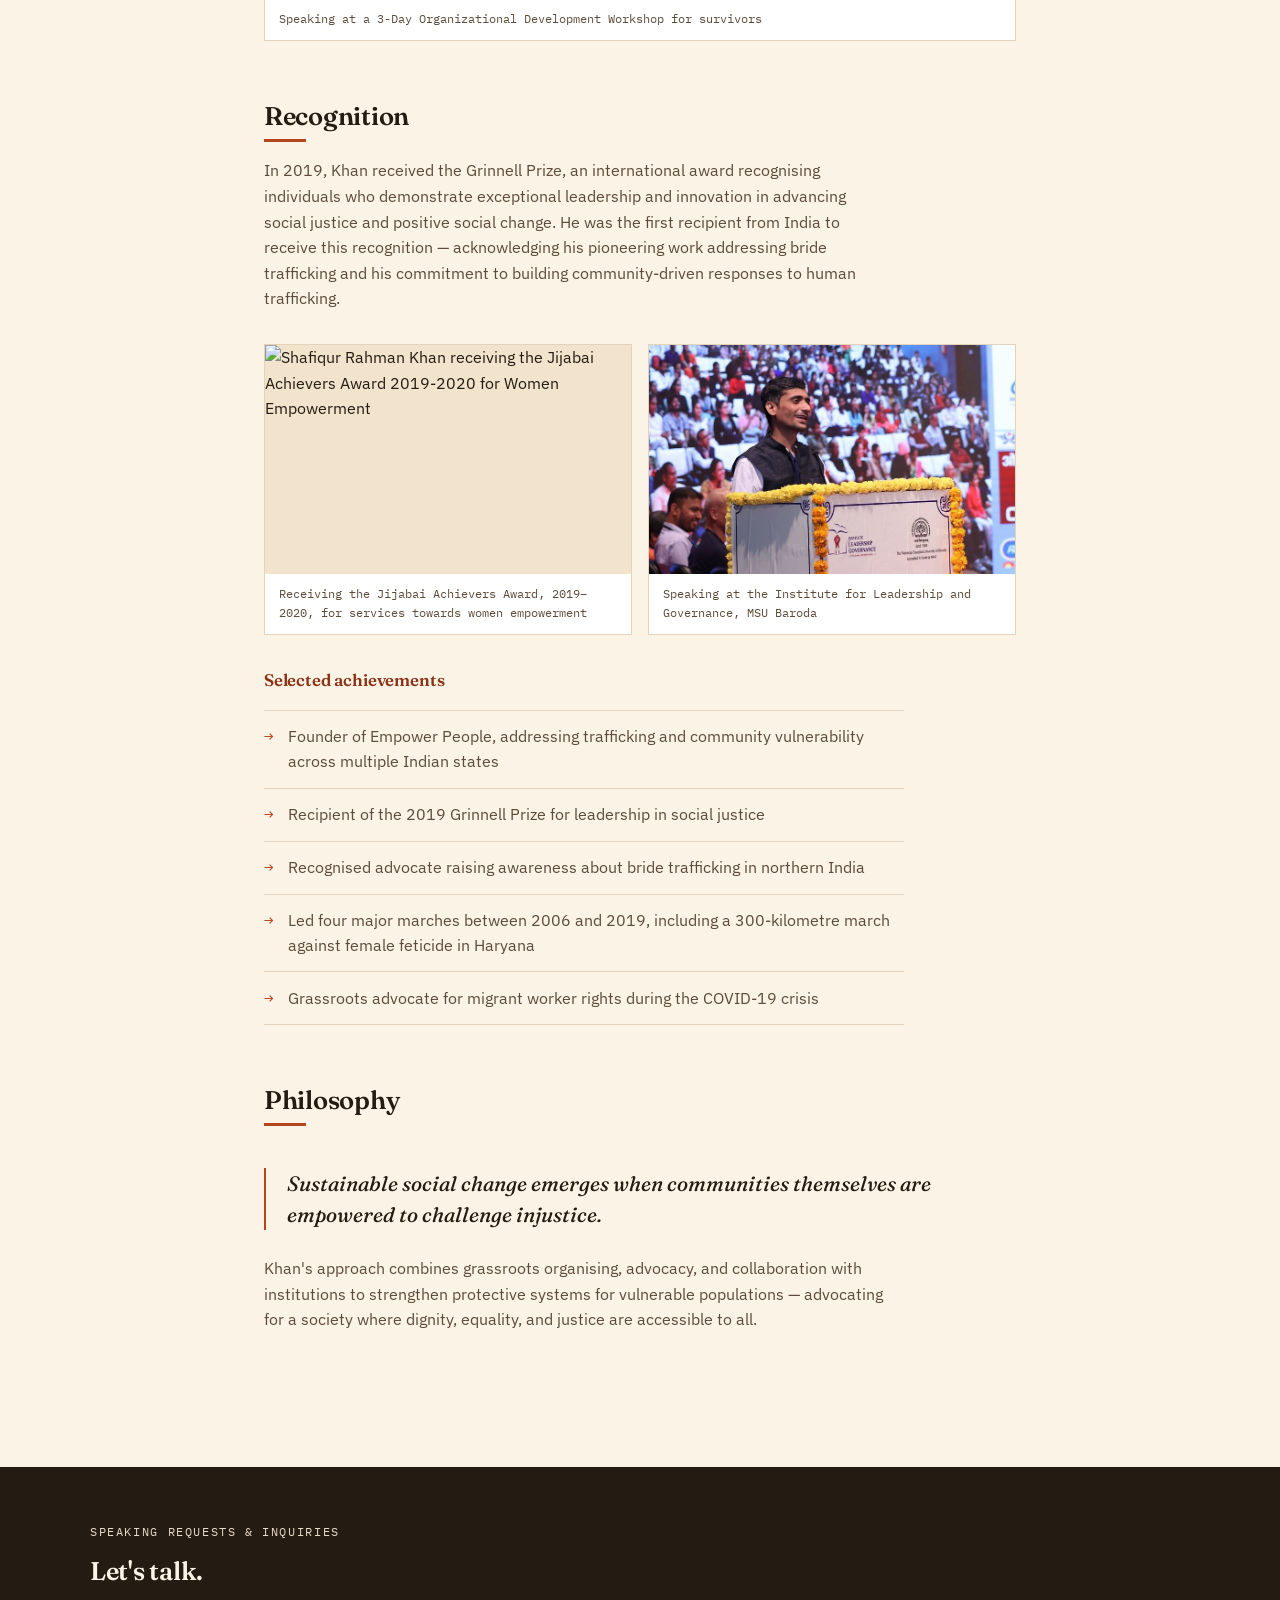
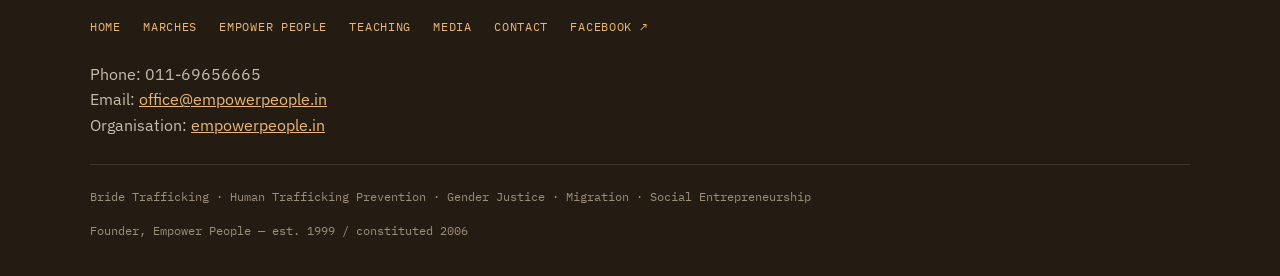
==== commit 2f13cdba: "Update image paths in bio.html" ====
--- a/bio.html
+++ b/bio.html
@@ -28,7 +28,7 @@
 </header>
 
 <div class="photo-banner">
-  <div class="photo"><img src="images/grinnell-ceremony.jpg" alt="Shafiqur Rahman Khan speaking at the Grinnell Prize ceremony, 2019" style="object-position:center 25%"></div>
+  <div class="photo"><img src="grinnell-ceremony.jpg" alt="Shafiqur Rahman Khan speaking at the Grinnell Prize ceremony, 2019" style="object-position:center 25%"></div>
   <div class="banner-text">
     <div class="eyebrow">Bihar — origin</div>
     <h1>Bio</h1>
@@ -55,7 +55,7 @@
     </ul>
 
     <figure class="content-photo">
-      <div class="photo"><img src="images/od-workshop-mic.jpg" alt="Shafiqur Rahman Khan speaking at a 3-Day Organizational Development Workshop for women survivors"></div>
+      <div class="photo"><img src="od-workshop-mic.jpg" alt="Shafiqur Rahman Khan speaking at a 3-Day Organizational Development Workshop for women survivors"></div>
       <figcaption>Speaking at a 3-Day Organizational Development Workshop for survivors</figcaption>
     </figure>
   </div>
@@ -66,11 +66,11 @@
 
     <div class="photo-pair">
       <figure class="content-photo">
-        <div class="photo"><img src="images/zubaida-award.jpg" alt="Shafiqur Rahman Khan receiving the Jijabai Achievers Award 2019-2020 for Women Empowerment"></div>
+        <div class="photo"><img src="zubaida-award.jpg" alt="Shafiqur Rahman Khan receiving the Jijabai Achievers Award 2019-2020 for Women Empowerment"></div>
         <figcaption>Receiving the Jijabai Achievers Award, 2019–2020, for services towards women empowerment</figcaption>
       </figure>
       <figure class="content-photo">
-        <div class="photo"><img src="images/msu-baroda-keynote.jpg" alt="Shafiqur Rahman Khan speaking at the Institute for Leadership and Governance, MSU Baroda"></div>
+        <div class="photo"><img src="msu-baroda-keynote.jpg" alt="Shafiqur Rahman Khan speaking at the Institute for Leadership and Governance, MSU Baroda"></div>
         <figcaption>Speaking at the Institute for Leadership and Governance, MSU Baroda</figcaption>
       </figure>
     </div>
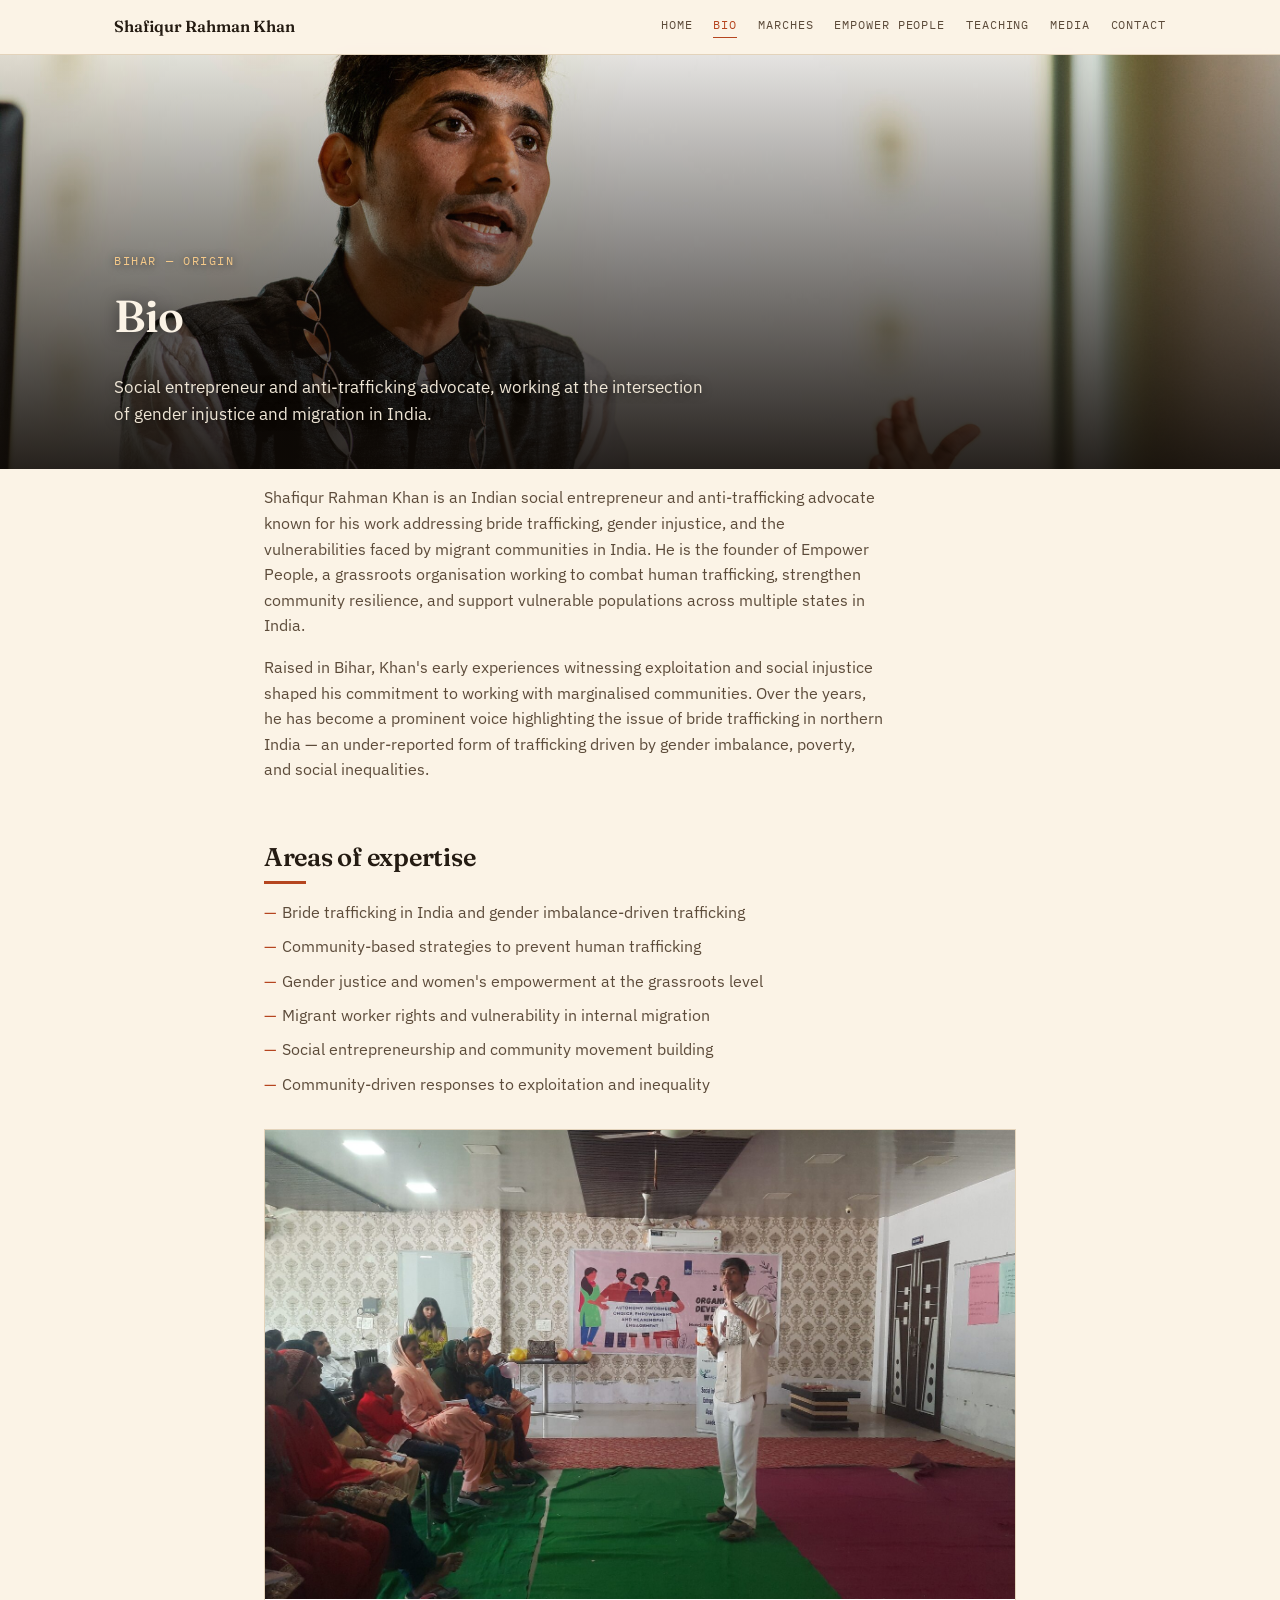
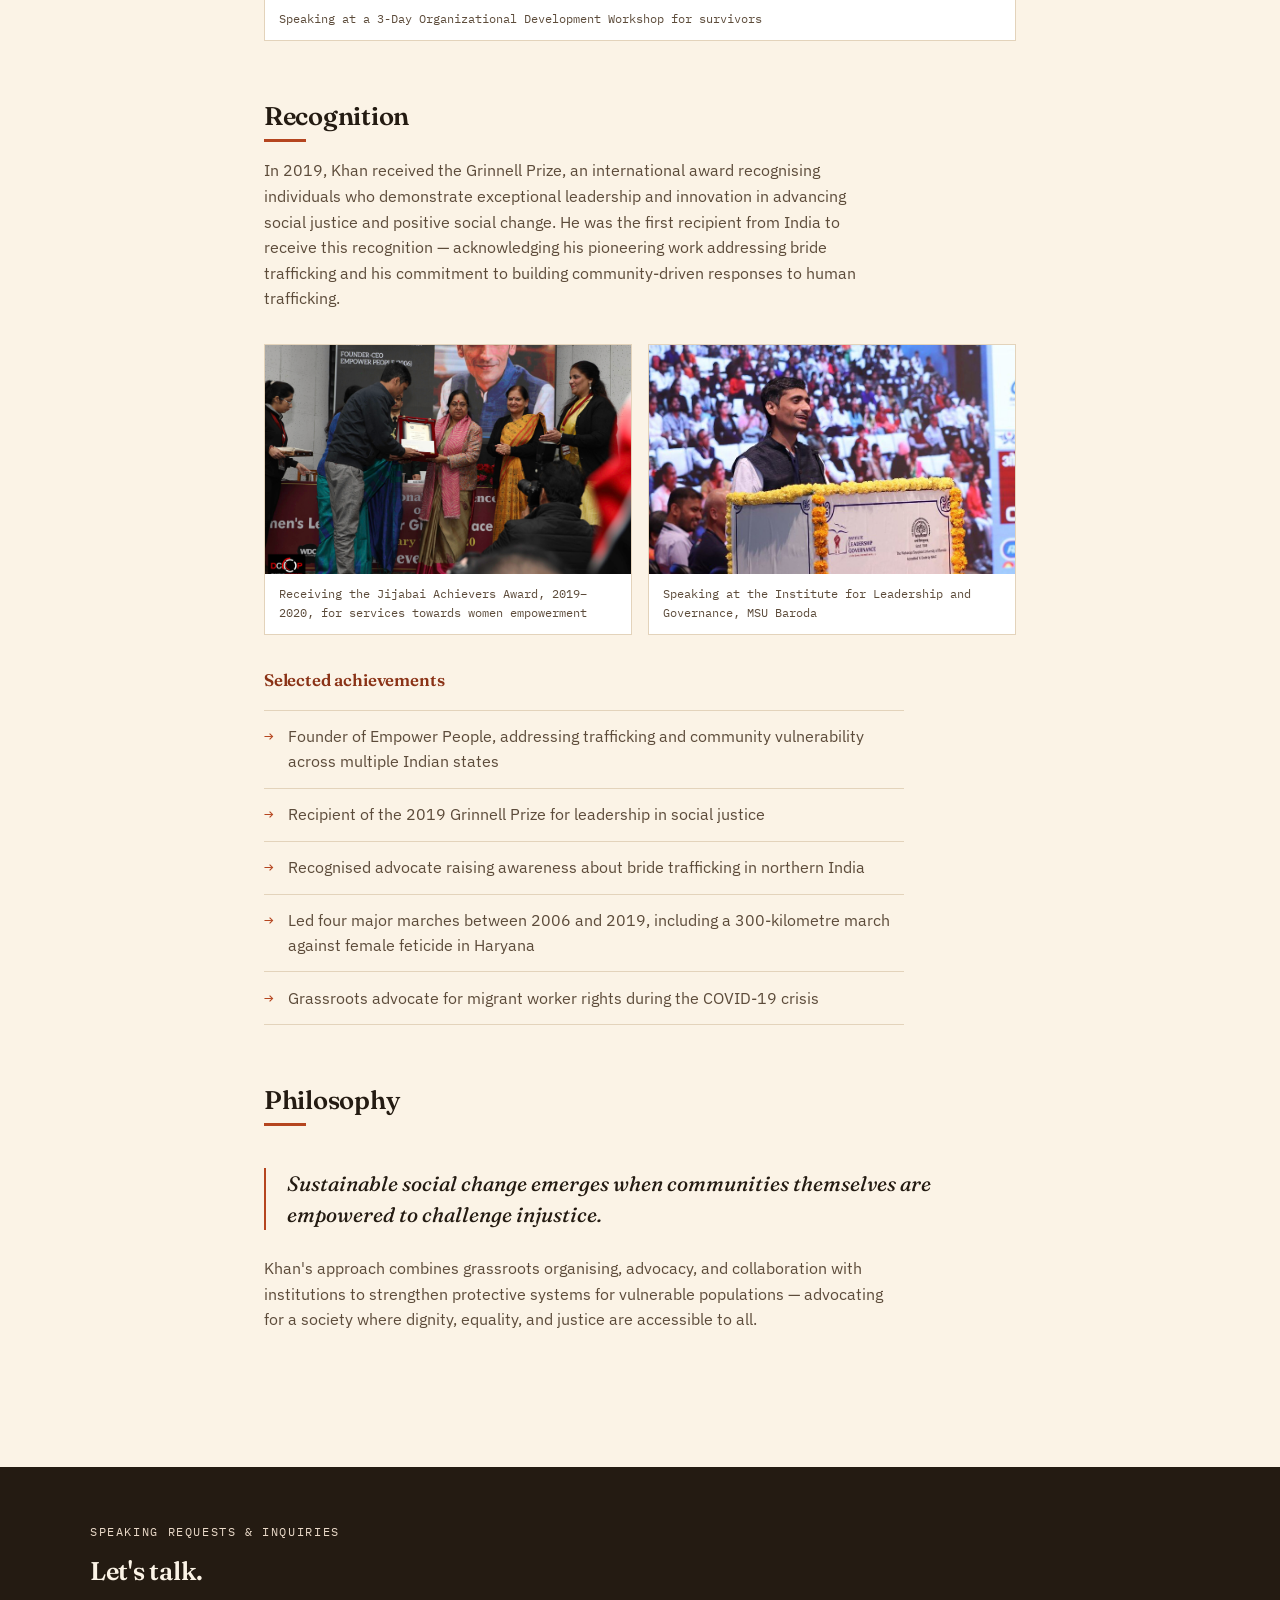
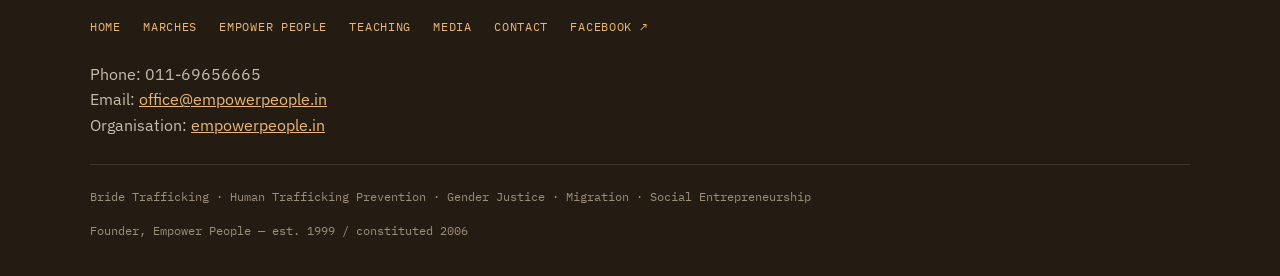
==== commit 98024147: "bio.html: fix broken image to jijabai-award.jpg" ====
--- a/bio.html
+++ b/bio.html
@@ -66,7 +66,7 @@
 
     <div class="photo-pair">
       <figure class="content-photo">
-        <div class="photo"><img src="zubaida-award.jpg" alt="Shafiqur Rahman Khan receiving the Jijabai Achievers Award 2019-2020 for Women Empowerment"></div>
+        <div class="photo"><img src="jijabai-award.jpg" alt="Shafiqur Rahman Khan receiving the Jijabai Achievers Award 2019-2020 for Women Empowerment"></div>
         <figcaption>Receiving the Jijabai Achievers Award, 2019–2020, for services towards women empowerment</figcaption>
       </figure>
       <figure class="content-photo">
